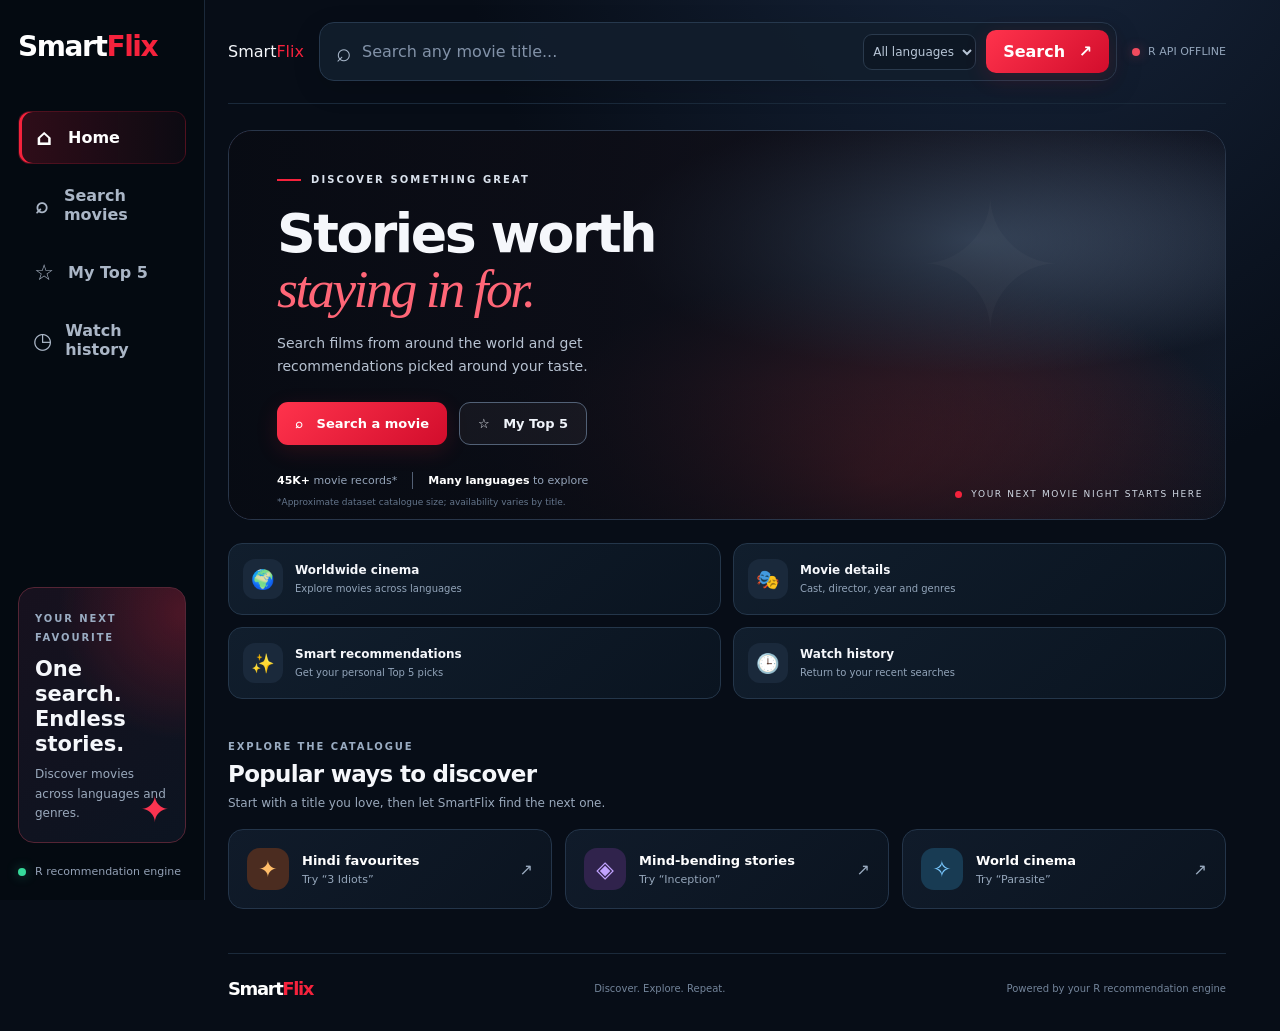
==== frontend/index.html @ 3149616b "Add backend and frontend" ====
<!doctype html>
<html lang="en">
<head>
  <meta charset="utf-8">
  <meta name="viewport" content="width=device-width, initial-scale=1">
  <meta name="theme-color" content="#070d17">
  <title>SmartFlix — Discover your next movie</title>
  <link rel="preconnect" href="https://image.tmdb.org">
  <link rel="stylesheet" href="styles.css">
</head>
<body>
  <div class="app-shell">
    <aside class="sidebar">
      <a class="brand" href="#" id="homeLink">Smart<span>Flix</span></a>
      <nav class="side-nav" aria-label="Main navigation">
        <button class="nav-item active" data-view="home"><span>⌂</span> Home</button>
        <button class="nav-item" data-view="search"><span>⌕</span> Search movies</button>
        <button class="nav-item" data-view="top5"><span>☆</span> My Top 5</button>
        <button class="nav-item" data-view="history"><span>◷</span> Watch history</button>
      </nav>
      <div class="sidebar-promo">
        <span class="eyebrow">YOUR NEXT FAVOURITE</span>
        <h3>One search.<br>Endless stories.</h3>
        <p>Discover movies across languages and genres.</p>
        <span class="promo-spark">✦</span>
      </div>
      <div class="sidebar-bottom"><span class="live-dot"></span> R recommendation engine</div>
    </aside>

    <main class="main-content">
      <header class="topbar">
        <div class="mobile-brand">Smart<span>Flix</span></div>
        <div class="topbar-copy"><span class="eyebrow">YOUR PERSONAL CINEMA</span><strong>Find your next favourite</strong></div>
        <form class="search-form" id="searchForm" autocomplete="off">
          <span class="search-icon">⌕</span>
          <input id="movieInput" type="search" placeholder="Search any movie title..." aria-label="Search movie title">
          <select id="languageFilter" aria-label="Filter language">
            <option value="All">All languages</option>
            <option value="Hindi">Hindi</option><option value="English">English</option>
            <option value="Marathi">Marathi</option><option value="Tamil">Tamil</option>
            <option value="Telugu">Telugu</option><option value="Malayalam">Malayalam</option>
            <option value="Kannada">Kannada</option><option value="Korean">Korean</option>
            <option value="Japanese">Japanese</option><option value="Spanish">Spanish</option>
            <option value="French">French</option><option value="Bengali">Bengali</option>
            <option value="Chinese">Chinese</option><option value="German">German</option>
          </select>
          <button class="search-button" type="submit">Search <span>↗</span></button>
          <div class="suggestions hidden" id="suggestions"></div>
        </form>
        <div class="api-state" title="R API status"><span class="live-dot" id="statusDot"></span><span id="statusText">Connecting to R…</span></div>
      </header>

      <section class="hero" id="hero">
        <div class="hero-art" id="heroArt"></div>
        <div class="hero-shade"></div>
        <div class="hero-content">
          <span class="hero-kicker"><span class="kicker-line"></span> DISCOVER SOMETHING GREAT</span>
          <h1>Stories worth<br><em>staying in for.</em></h1>
          <p>Search films from around the world and get recommendations picked around your taste.</p>
          <div class="hero-actions">
            <button class="primary-button" id="heroSearchButton">⌕ &nbsp; Search a movie</button>
            <button class="secondary-button" id="heroTopButton">☆ &nbsp; My Top 5</button>
          </div>
          <div class="hero-stats"><span><b>45K+</b> movie records*</span><span class="stat-divider"></span><span><b>Many languages</b> to explore</span></div>
          <small class="fine-print">*Approximate dataset catalogue size; availability varies by title.</small>
        </div>
        <div class="hero-caption"><span class="caption-dot"></span> YOUR NEXT MOVIE NIGHT STARTS HERE</div>
      </section>

      <section class="feature-strip" aria-label="SmartFlix features">
        <div class="feature-pill"><span>🌍</span><div><b>Worldwide cinema</b><small>Explore movies across languages</small></div></div>
        <div class="feature-pill"><span>🎭</span><div><b>Movie details</b><small>Cast, director, year and genres</small></div></div>
        <div class="feature-pill"><span>✨</span><div><b>Smart recommendations</b><small>Get your personal Top 5 picks</small></div></div>
        <div class="feature-pill"><span>🕒</span><div><b>Watch history</b><small>Return to your recent searches</small></div></div>
      </section>

      <section class="content-section hidden" id="searchResultsSection">
        <div class="section-heading"><div><span class="eyebrow">MATCHING YOUR SEARCH</span><h2 id="searchHeading">Search results</h2></div><span class="result-count" id="searchCount"></span></div>
        <div class="movie-grid" id="searchResults"></div>
        <p class="empty-state hidden" id="searchEmpty">No matches found. Try another title or set language to All languages.</p>
      </section>

      <section class="content-section hidden" id="recommendationsSection">
        <div class="section-heading"><div><span class="eyebrow">BUILT AROUND YOUR PICK</span><h2>Because you searched <span id="selectedTitle">—</span></h2><p class="section-subtitle" id="selectedSummary"></p></div><span class="result-count" id="recCount"></span></div>
        <div class="selected-movie" id="selectedMovie"></div>
        <div class="section-heading compact"><div><span class="eyebrow">YOUR PERSONAL SHORTLIST</span><h2>Top 5 recommendations</h2></div><span class="top5-label">✦ SMARTFLIX PICKS</span></div>
        <div class="movie-grid top-five-grid" id="recommendationGrid"></div>
        <p class="empty-state hidden" id="recEmpty">No similar movies were found for this selection. Try another movie.</p>
      </section>

      <section class="content-section" id="welcomeSection">
        <div class="section-heading"><div><span class="eyebrow">EXPLORE THE CATALOGUE</span><h2>Popular ways to discover</h2><p class="section-subtitle">Start with a title you love, then let SmartFlix find the next one.</p></div></div>
        <div class="discovery-grid">
          <button class="discovery-card" data-query="3 Idiots"><span class="discovery-icon orange">✦</span><span><b>Hindi favourites</b><small>Try “3 Idiots”</small></span><span class="discovery-arrow">↗</span></button>
          <button class="discovery-card" data-query="Inception"><span class="discovery-icon purple">◈</span><span><b>Mind-bending stories</b><small>Try “Inception”</small></span><span class="discovery-arrow">↗</span></button>
          <button class="discovery-card" data-query="Parasite"><span class="discovery-icon blue">✧</span><span><b>World cinema</b><small>Try “Parasite”</small></span><span class="discovery-arrow">↗</span></button>
        </div>
      </section>

      <section class="content-section hidden" id="top5View">
        <div class="section-heading"><div><span class="eyebrow">YOUR PERSONAL SHORTLIST</span><h2>My Top 5</h2><p class="section-subtitle">Your latest five recommendations appear here after a movie search.</p></div></div>
        <div class="movie-grid top-five-grid" id="top5Grid"></div>
        <p class="empty-state" id="top5Empty">Search for a movie to create your personal Top 5 list.</p>
      </section>

      <section class="content-section hidden" id="historyView">
        <div class="section-heading"><div><span class="eyebrow">PICK UP WHERE YOU LEFT OFF</span><h2>Watch history</h2><p class="section-subtitle">Movies you have searched for on this browser.</p></div><button class="secondary-button small-button" id="clearHistory">Clear history</button></div>
        <div class="movie-grid" id="historyGrid"></div>
        <p class="empty-state" id="historyEmpty">Your history will appear here after you search for movies.</p>
      </section>
      <footer class="footer"><span class="brand footer-brand">Smart<span>Flix</span></span><span>Discover. Explore. Repeat.</span><span>Powered by your R recommendation engine</span></footer>
    </main>
  </div>

  <div class="toast hidden" id="toast" role="status"></div>
  <div class="modal hidden" id="detailModal" role="dialog" aria-modal="true" aria-labelledby="modalTitle">
    <button class="modal-backdrop" data-close-modal aria-label="Close details"></button>
    <article class="modal-card"><button class="modal-close" data-close-modal aria-label="Close">×</button><div id="modalContent"></div></article>
  </div>
  <script src="config.js"></script>
  <script src="app.js"></script>
</body>
</html>
---- frontend/styles.css ----
:root{--bg:#070d17;--panel:#0c1522;--panel2:#101d2c;--line:#223247;--text:#f5f7fb;--muted:#9aa9bc;--red:#f5223c;--red2:#b90f2a;--gold:#ffbd55;--radius:18px}*{box-sizing:border-box}html{scroll-behavior:smooth}body{margin:0;background:radial-gradient(ellipse at 80% -20%,#192840 0,transparent 40%),var(--bg);color:var(--text);font-family:Inter,ui-sans-serif,system-ui,-apple-system,"Segoe UI",sans-serif}button,input,select{font:inherit}button{cursor:pointer}.app-shell{min-height:100vh}.sidebar{position:fixed;inset:0 auto 0 0;width:236px;padding:30px 18px 22px;background:rgba(5,10,18,.92);border-right:1px solid #1b293a;display:flex;flex-direction:column;z-index:10}.brand{font-size:28px;font-weight:850;letter-spacing:-1.4px;color:#fff;text-decoration:none}.brand span,.mobile-brand span{color:var(--red)}.side-nav{display:grid;gap:8px;margin-top:48px}.nav-item{border:1px solid transparent;background:transparent;color:#aab6c6;text-align:left;padding:13px 14px;border-radius:12px;display:flex;align-items:center;gap:13px;font-weight:600;transition:.2s}.nav-item span{font-size:22px;width:22px;text-align:center}.nav-item:hover,.nav-item.active{background:linear-gradient(90deg,rgba(245,34,60,.18),rgba(245,34,60,.04));border-color:rgba(245,34,60,.18);color:#fff}.nav-item.active{box-shadow:inset 3px 0 var(--red)}.sidebar-promo{margin-top:auto;margin-bottom:22px;position:relative;overflow:hidden;padding:19px 16px;border:1px solid #552535;border-radius:16px;background:radial-gradient(circle at 100% 10%,rgba(245,34,60,.25),transparent 45%),linear-gradient(145deg,#17111e,#0c1421)}.eyebrow{font-size:10px;letter-spacing:1.9px;font-weight:800;color:#9aacc2}.sidebar-promo h3{font-size:21px;line-height:1.2;margin:12px 0 8px}.sidebar-promo p{font-size:12px;color:var(--muted);line-height:1.6;margin:0;max-width:150px}.promo-spark{position:absolute;right:15px;bottom:12px;font-size:36px;color:#fa3450}.sidebar-bottom{display:flex;align-items:center;gap:9px;font-size:11px;color:#93a1b5}.live-dot{width:8px;height:8px;border-radius:50%;display:inline-block;background:#36d99a;box-shadow:0 0 12px #36d99a66;flex-shrink:0}.live-dot.offline{background:#f34c5f;box-shadow:0 0 12px #f34c5f66}.main-content{margin-left:236px;padding:0 34px;width:calc(100% - 236px);max-width:none;min-width:0}.topbar{min-height:104px;display:flex;align-items:center;gap:25px;border-bottom:1px solid #1a293a}.topbar-copy{min-width:170px;display:grid;gap:5px}.topbar-copy strong{font-size:15px}.search-form{position:relative;display:flex;align-items:center;gap:10px;min-width:200px;flex:1;padding:7px;background:rgba(17,29,44,.94);border:1px solid #26384d;border-radius:15px;box-shadow:0 8px 28px #0002}.search-icon{font-size:26px;color:#a8b7ca;padding-left:9px}.search-form input{width:100%;min-width:70px;background:transparent;border:0;outline:0;color:#fff;padding:11px 0}.search-form input::placeholder{color:#8292a8}.search-form select{max-width:142px;color:#b8c6d7;background:#0d1724;border:1px solid #2a3a4d;border-radius:9px;padding:9px 5px;outline:none;font-size:12px}.search-button,.primary-button{border:0;background:linear-gradient(135deg,#ff334c,#d20d2c);color:white;border-radius:10px;padding:12px 17px;font-weight:750;white-space:nowrap;box-shadow:0 6px 22px #f5223c24}.search-button span{margin-left:8px}.search-button:hover,.primary-button:hover{filter:brightness(1.12);transform:translateY(-1px)}.api-state{display:flex;align-items:center;gap:8px;color:#93a5bb;font-size:11px;white-space:nowrap}.hero{height:390px;margin:26px 0 40px;position:relative;overflow:hidden;border:1px solid #29364a;border-radius:24px;background:linear-gradient(115deg,#261521,#18263b 55%,#0d1725);isolation:isolate}.hero-art{position:absolute;inset:0;background:radial-gradient(ellipse at 75% 28%,#4d607b 0,transparent 34%),radial-gradient(ellipse at 65% 90%,#762a35 0,transparent 42%),linear-gradient(120deg,#261521,#101b2a);z-index:-2}.hero-art:after{content:"✦";position:absolute;right:16%;top:8%;font-size:180px;color:#ffffff0b}.hero-shade{position:absolute;inset:0;background:linear-gradient(90deg,rgba(7,11,19,.97) 0%,rgba(7,11,19,.78) 38%,rgba(7,11,19,.1) 100%),linear-gradient(0deg,rgba(7,11,19,.5),transparent 35%);z-index:-1}.hero-content{padding:43px 48px;max-width:590px}.hero-kicker{font-size:10px;letter-spacing:2.1px;color:#d9e1ec;font-weight:800;display:flex;align-items:center;gap:10px}.kicker-line{width:24px;height:2px;background:var(--red)}.hero h1{font-size:clamp(38px,4.2vw,58px);line-height:1.02;letter-spacing:-2.5px;margin:22px 0 15px}.hero h1 em{font-family:Georgia,serif;color:#ff6677;font-weight:500}.hero-content>p{font-size:14px;line-height:1.7;color:#b7c2d1;max-width:390px}.hero-actions{display:flex;gap:12px;margin-top:23px}.primary-button,.secondary-button{padding:13px 18px;border-radius:11px;font-size:13px;font-weight:750}.secondary-button{background:#ffffff0b;border:1px solid #526176;color:#f0f4fa}.secondary-button:hover{background:#ffffff15}.hero-stats{display:flex;gap:15px;align-items:center;margin-top:27px;color:#94a3b8;font-size:11px}.hero-stats b{color:#fff}.stat-divider{height:17px;width:1px;background:#536075}.fine-print{display:block;color:#64758b;font-size:9px;margin-top:8px}.hero-caption{position:absolute;right:22px;bottom:20px;font-size:9px;letter-spacing:1.6px;color:#d1d9e4;display:flex;gap:9px;align-items:center}.caption-dot{width:7px;height:7px;background:var(--red);border-radius:50%}.content-section{margin:36px 0 44px}.section-heading{display:flex;align-items:end;justify-content:space-between;gap:20px;margin-bottom:19px}.section-heading h2{font-size:23px;letter-spacing:-.7px;margin:7px 0 0}.section-subtitle{color:var(--muted);font-size:12px;margin:9px 0 0}.result-count,.top5-label{font-size:11px;color:#a5b4c7;background:#101b2a;border:1px solid #26374a;padding:8px 11px;border-radius:100px}.top5-label{color:#ffd179;border-color:#5c4729;background:#241e17}.compact{margin-top:36px}.discovery-grid{display:grid;grid-template-columns:repeat(3,minmax(0,1fr));gap:13px}.discovery-card{display:flex;align-items:center;gap:13px;text-align:left;padding:18px;border-radius:15px;border:1px solid #24354a;background:linear-gradient(135deg,#101b2a,#0b1420);color:#fff;transition:.2s}.discovery-card:hover{border-color:#a83147;transform:translateY(-2px)}.discovery-card>span:nth-child(2){display:grid;gap:5px}.discovery-card b{font-size:13px}.discovery-card small{font-size:11px;color:#95a6ba}.discovery-icon{width:42px;height:42px;border-radius:13px;display:grid;place-items:center;font-size:23px}.discovery-icon.orange{color:#ffbd69;background:#4b2c20}.discovery-icon.purple{color:#c1a3ff;background:#30234c}.discovery-icon.blue{color:#7ac9ff;background:#183b53}.discovery-arrow{margin-left:auto;color:#9bacc1}.movie-grid{display:grid;grid-template-columns:repeat(6,minmax(0,1fr));gap:16px}.movie-card{min-width:0;text-align:left;padding:0;overflow:hidden;border-radius:15px;background:linear-gradient(180deg,#101d2b,#0b1420);border:1px solid #26374b;color:#fff;transition:transform .2s,border-color .2s,box-shadow .2s}.movie-card:hover{transform:translateY(-5px);border-color:#a53a4b;box-shadow:0 12px 26px #0005}.poster-wrap{height:clamp(230px,22vw,330px);position:relative;background:linear-gradient(145deg,#273950,#111827);overflow:hidden}.poster-wrap img{width:100%;height:100%;object-fit:cover;display:block}.poster-placeholder{position:absolute;inset:0;display:flex;align-items:end;padding:15px;background:radial-gradient(circle at 70% 22%,#9b5d6c55,transparent 35%),linear-gradient(145deg,#25374c,#111723 75%);font-family:Georgia,serif;font-size:21px;font-weight:bold;line-height:1.1;overflow:hidden}.poster-placeholder:before{content:"✦";position:absolute;top:18px;right:15px;font-size:40px;color:#ffffff18}.poster-placeholder span{position:relative;z-index:1}.rank-badge{position:absolute;top:10px;left:10px;background:var(--red);border-radius:8px;padding:5px 8px;font-size:11px;font-weight:850}.poster-overlay{position:absolute;inset:auto 0 0;padding:32px 10px 10px;background:linear-gradient(transparent,#060b13e8);font-size:10px;color:#fff}.movie-card-info{padding:12px}.movie-card-title{font-size:13px;line-height:1.35;font-weight:750;min-height:34px;display:-webkit-box;-webkit-line-clamp:2;-webkit-box-orient:vertical;overflow:hidden}.movie-meta{display:flex;align-items:center;justify-content:space-between;gap:8px;margin-top:9px;color:#a7b5c7;font-size:10px}.movie-rating{color:var(--gold)}.movie-tags{display:flex;flex-wrap:wrap;gap:5px;margin-top:10px}.movie-tag{font-size:9px;color:#b6c5d6;border:1px solid #2c3b4e;background:#111d2a;padding:4px 6px;border-radius:5px}.selected-movie{display:grid;grid-template-columns:155px 1fr;gap:23px;padding:20px;border:1px solid #2a394d;border-radius:18px;background:linear-gradient(110deg,#121d2b,#0b1420)}.selected-poster{height:220px;border-radius:11px;overflow:hidden;background:#172538}.selected-poster img{width:100%;height:100%;object-fit:cover}.selected-info h3{font-size:25px;margin:4px 0 9px}.selected-info p{color:#aab9cb;font-size:13px;line-height:1.65}.detail-chips{display:flex;gap:7px;flex-wrap:wrap;margin:10px 0}.detail-chip{border:1px solid #2c3d51;background:#152233;border-radius:7px;padding:6px 8px;font-size:10px;color:#c4d0df}.selected-info .detail-lines{font-size:11px;color:#98a9bd;line-height:1.8}.selected-info .detail-lines b{color:#f4f6fa;margin-right:7px}.empty-state{padding:28px;border:1px dashed #33445a;border-radius:15px;text-align:center;color:#9cacc0;font-size:13px}.suggestions{position:absolute;top:calc(100% + 8px);left:0;right:0;background:#0d1725;border:1px solid #2b3b50;border-radius:13px;box-shadow:0 18px 35px #0008;z-index:30;overflow:hidden;max-height:360px;overflow-y:auto}.suggestion-item{width:100%;border:0;border-bottom:1px solid #1e2b3b;background:transparent;color:#f2f5fa;text-align:left;padding:12px 15px;display:flex;gap:11px;align-items:center}.suggestion-item:last-child{border-bottom:0}.suggestion-item:hover{background:#172538}.suggestion-symbol{color:var(--red);font-size:17px}.suggestion-copy{display:grid;gap:4px;min-width:0}.suggestion-copy b{font-size:12px}.suggestion-copy small{font-size:10px;color:#9bacc0}.suggestion-language{margin-left:auto;color:#8ea0b6;font-size:10px}.footer{display:flex;align-items:center;justify-content:space-between;gap:15px;padding:24px 0 32px;border-top:1px solid #1b2a3b;color:#73849a;font-size:10px}.footer-brand{font-size:18px}.modal{position:fixed;inset:0;z-index:100;display:grid;place-items:center;padding:22px}.modal-backdrop{position:absolute;inset:0;background:#02050be8;border:0;backdrop-filter:blur(8px)}.modal-card{position:relative;z-index:1;width:min(760px,100%);max-height:90vh;overflow:auto;border:1px solid #33445a;border-radius:22px;background:#0b1420;box-shadow:0 28px 80px #0009}.modal-close{position:absolute;right:14px;top:14px;z-index:2;width:38px;height:38px;border:1px solid #ffffff33;border-radius:50%;background:#0a111dcc;color:#fff;font-size:24px}.modal-layout{display:grid;grid-template-columns:230px 1fr;gap:25px;padding:25px}.modal-poster{width:100%;aspect-ratio:2/3;border-radius:13px;overflow:hidden;background:#182639}.modal-poster img{width:100%;height:100%;object-fit:cover}.modal-copy{padding:8px 18px 8px 0}.modal-copy h2{font-size:27px;margin:10px 0}.modal-copy p{font-size:13px;line-height:1.75;color:#a9b8ca}.modal-copy .detail-lines{font-size:12px;line-height:2;color:#a6b5c8}.modal-copy .detail-lines b{display:inline-block;width:70px;color:#fff}.modal-action{margin-top:14px}.toast{position:fixed;bottom:25px;left:50%;transform:translateX(-50%);z-index:150;background:#172537;border:1px solid #3a4c62;color:#fff;padding:13px 18px;border-radius:12px;box-shadow:0 12px 30px #0008;font-size:13px;max-width:90vw}.hidden{display:none!important}.small-button{padding:9px 13px;font-size:11px}@media(max-width:1300px){.movie-grid{grid-template-columns:repeat(5,minmax(0,1fr))}.sidebar{width:205px}.main-content{margin-left:205px;padding:0 23px}.topbar{gap:15px}.topbar-copy{display:none}.movie-grid{grid-template-columns:repeat(4,minmax(0,1fr))}.poster-wrap{height:210px}}@media(max-width:900px){.sidebar{width:70px;padding:24px 9px}.brand{font-size:0;text-align:center}.brand:first-letter{font-size:25px}.brand span{display:none}.side-nav{margin-top:35px}.nav-item{justify-content:center;padding:13px 5px;font-size:0}.nav-item span{font-size:22px}.sidebar-promo,.sidebar-bottom{display:none}.main-content{margin-left:70px;padding:0 18px}.api-state{display:none}.topbar{min-height:85px}.hero{height:360px}.hero-content{padding:38px 28px}.movie-grid{grid-template-columns:repeat(3,minmax(0,1fr))}.poster-wrap{height:205px}.discovery-grid{grid-template-columns:1fr}.search-form select{max-width:105px}}@media(max-width:600px){.main-content{width:100%;padding:0 12px;margin-left:0;padding-bottom:65px}.sidebar{inset:auto 0 0;width:100%;height:62px;padding:5px 10px;border-right:0;border-top:1px solid #263548;flex-direction:row;justify-content:center;background:#060b13f5}.sidebar>.brand,.sidebar-promo,.sidebar-bottom{display:none}.side-nav{display:flex;margin:0;width:100%;justify-content:space-around;gap:4px}.nav-item{flex:1;display:flex;flex-direction:column;gap:1px;font-size:9px;padding:5px 2px;border-radius:9px}.nav-item span{font-size:18px}.topbar{flex-wrap:wrap;padding:14px 0;gap:10px}.mobile-brand{display:block;font-size:21px;font-weight:850;letter-spacing:-1px;width:100%}.topbar-copy{display:none}.search-form{flex-wrap:wrap;gap:7px;padding:6px}.search-form input{flex:1}.search-form select{order:4;max-width:none;flex:1}.search-button{padding:10px 12px}.hero{height:auto;min-height:390px;margin-top:16px}.hero-content{padding:28px 20px}.hero h1{font-size:42px}.hero-content>p{max-width:290px}.hero-caption{display:none}.hero-stats{flex-wrap:wrap}.section-heading h2{font-size:20px}.movie-grid{grid-template-columns:repeat(2,minmax(0,1fr));gap:10px}.poster-wrap{height:230px}.selected-movie{grid-template-columns:100px 1fr;padding:13px;gap:13px}.selected-poster{height:150px}.selected-info h3{font-size:18px}.selected-info p{font-size:11px}.top5-label{display:none}.modal-layout{grid-template-columns:110px 1fr;padding:17px;gap:14px}.modal-copy h2{font-size:20px}.modal-copy p{font-size:11px}.modal-copy .detail-lines{font-size:10px}.modal-copy .detail-lines b{width:58px}.footer{flex-wrap:wrap;justify-content:center;text-align:center;padding-bottom:85px}.result-count{font-size:9px}.discovery-card{padding:13px}.poster-wrap{height:190px}}
/* Extra discovery feature strip */
.feature-strip{display:grid;grid-template-columns:repeat(4,minmax(0,1fr));gap:12px;margin:-17px 0 35px}
.feature-pill{display:flex;align-items:center;gap:12px;padding:15px 14px;background:linear-gradient(140deg,#111e2d,#0a1420);border:1px solid #24364a;border-radius:14px;min-width:0}
.feature-pill>span{width:40px;height:40px;flex-shrink:0;display:grid;place-items:center;background:#1a293b;border-radius:12px;font-size:19px}
.feature-pill div{display:grid;gap:5px;min-width:0}.feature-pill b{font-size:12px}.feature-pill small{font-size:10px;color:#92a4b9;line-height:1.4}
@media(max-width:1300px){.feature-strip{grid-template-columns:repeat(2,minmax(0,1fr))}}
@media(max-width:600px){.feature-strip{grid-template-columns:1fr 1fr;gap:8px}.feature-pill{padding:10px 8px;gap:8px}.feature-pill>span{width:31px;height:31px;font-size:15px}.feature-pill b{font-size:10px}.feature-pill small{font-size:9px}}

/* Poster fallback: keep the title clear of the language strip */
.poster-placeholder{padding:18px 12px 48px;align-items:flex-end;background:radial-gradient(ellipse at 65% 22%,#b74b5e55 0,transparent 36%),radial-gradient(ellipse at 20% 70%,#395b7b88 0,transparent 42%),linear-gradient(145deg,#24364b,#101722 72%)}
.poster-placeholder span{font-family:Georgia,serif;font-size:clamp(17px,1.5vw,25px);text-shadow:0 2px 12px #000b;overflow-wrap:anywhere}
.poster-overlay{z-index:2;min-height:30px;padding:9px 10px;background:linear-gradient(0deg,#050b13f5,#0b1420e8);border-top:1px solid #ffffff0d}
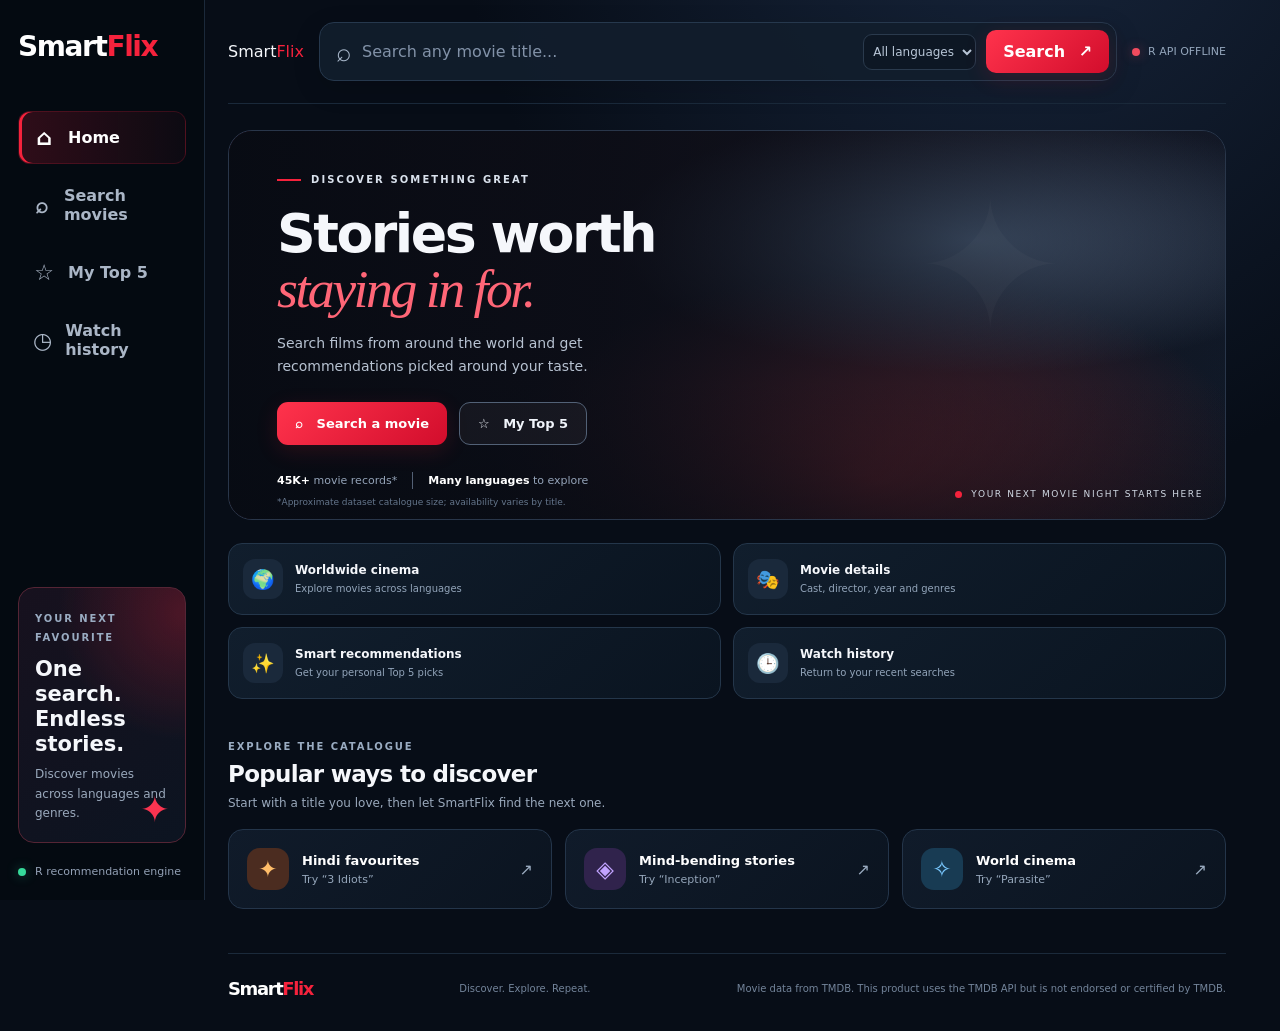
==== commit f3ffe604: "Add TMDB attribute" ====
--- a/frontend/index.html
+++ b/frontend/index.html
@@ -108,7 +108,7 @@
         <div class="movie-grid" id="historyGrid"></div>
         <p class="empty-state" id="historyEmpty">Your history will appear here after you search for movies.</p>
       </section>
-      <footer class="footer"><span class="brand footer-brand">Smart<span>Flix</span></span><span>Discover. Explore. Repeat.</span><span>Powered by your R recommendation engine</span></footer>
+      <footer class="footer"><span class="brand footer-brand">Smart<span>Flix</span></span><span>Discover. Explore. Repeat.</span><span>Movie data from TMDB. This product uses the TMDB API but is not endorsed or certified by TMDB.</span></footer>
     </main>
   </div>
 
